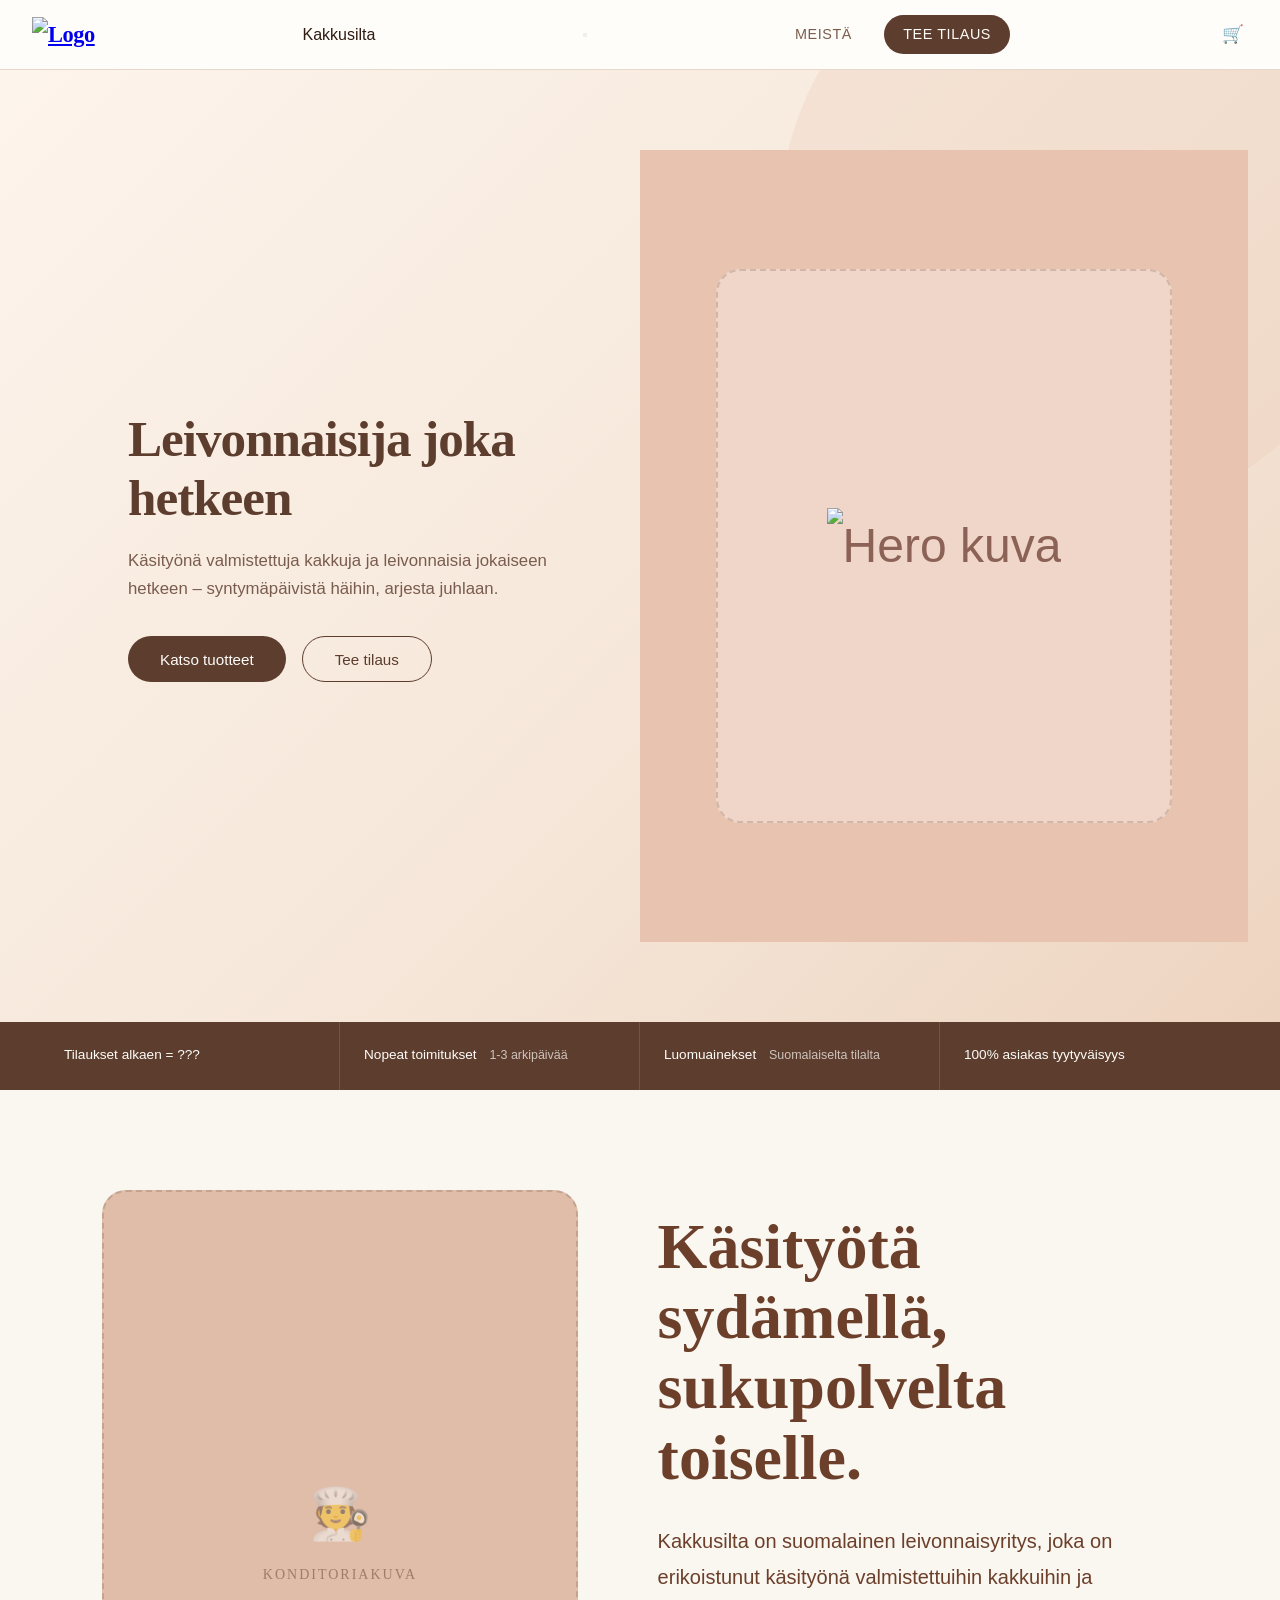
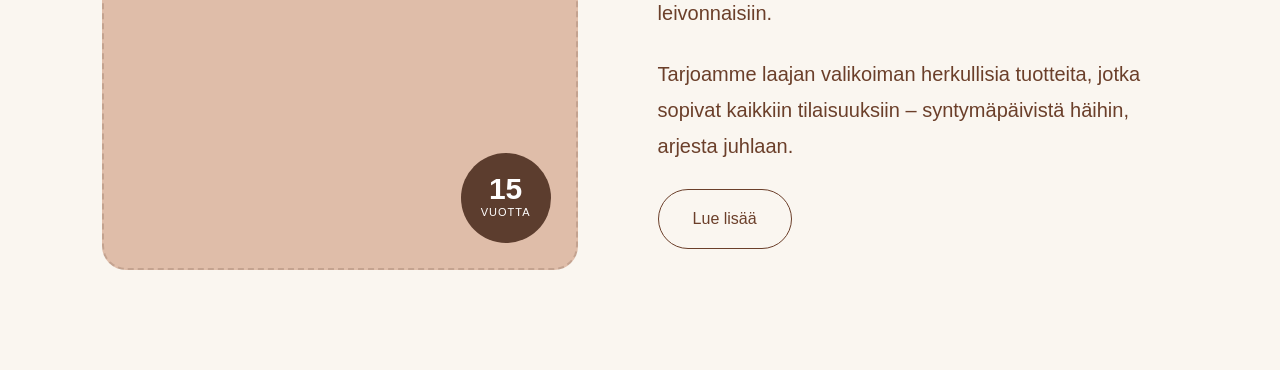
==== index.html @ 90d21c1a "Add files via upload" ====
<!DOCTYPE html>
<html lang="fi">
  <head>
    <meta charset="UTF-8">
    <meta name="viewport" content="width=device-width, initial-scale=1.0">
    <meta name="description" content="Tarvitsetko laadukkaat verkkosivut tai verkkokaupan? Tyylisivut toteuttaa ja ylläpitää — tehdään sinun mukainen sivu. Pyydä ilmainen tarjous!">
    <link rel="stylesheet" href="styles.css">
    <link rel="icon" type="image/png" href="/favicon-96x96.png" sizes="96x96" />
    <link rel="icon" type="image/svg+xml" href="/favicon.svg" />
    <link rel="shortcut icon" href="/favicon.ico" />
    <link rel="apple-touch-icon" sizes="180x180" href="/apple-touch-icon.png" />
    <link rel="manifest" href="/site.webmanifest" />
    <link rel="preconnect" href="https://fonts.googleapis.com">
    <link rel="preconnect" href="https://fonts.gstatic.com" crossorigin>
    <link href="https://fonts.googleapis.com/css2?family=Cormorant+Garamond:wght@500;600;700&family=Inter:wght@300;400;500&display=swap" rel="stylesheet">
    <link rel="canonical" href="https://kakkusilta.fi" />
    <title>Kakkusilta | Kotimaista laatua</title>
  </head>

  <body>

    <!-- NAVBAR -->
  	<header class="navbar" role="navigation" id="navbar">
      <nav class="nav-wrapper">
				<!-- LOGO -->
        <div class="logo">
          <a fetchpriority=high href="index.html"><img src="Logo.webp" alt="Logo"></a>
        </div>
        <p>Kakkusilta</p>
				<!-- HAMBURGER -->
        <button class="hamburger" id="hamburger" aria-label="Avaa valikko">
          <span></span>
          <span></span>
          <span></span>
  	    </button>
				<!-- NAVIGAATIO LINKIT -->
        <div class="nav-menu" id="nav-menu">
          <div class="nav-links">                    
            <a class="navlin2" href="#meistä">MEISTÄ</a>

            <a class="navlink1" href="yhteystiedot.html">TEE TILAUS</a>
          </div>
        </div>	
				<!-- NAVIGAATIO IKOONI -->
        <div class="nav-icons">
          <button class="nav-icon-btn" title="ostoskori">🛒</button>
        </div>
      </nav>
    </header>

		<main>
			<!-- HERO -->
			<section class="hero" aria-label="hero">
				<div class="hero-vasen">
					<h1>Leivonnaisija joka hetkeen</h1>
					<p>Käsityönä valmistettuja kakkuja ja leivonnaisia jokaiseen hetkeen – syntymäpäivistä häihin, arjesta juhlaan.</p>
					<div class="hero-napit">
						<button class="hero-cta">Katso tuotteet</button>
						<button class="hero-btn">Tee tilaus</button>
					</div>
				</div>
				<div class="hero-oikea">
					<div class="hero-oikea-sisus">
					<img src="tuotekuva" alt="Hero kuva">
					</div>
				</div>
			</section>


			<!--USP BAR-->
			<aside>
				<section class="usp-bar">
					<div class="usp-bar-in">
						<div class="usp">
							<h3>Tilaukset alkaen = ???</h3>
							<p></p>
						</div>
						<div class="usp">
							<h3>Nopeat toimitukset</h3>
							<p>1-3 arkipäivää</p>
						</div>
						<div class="usp">
							<h3>Luomuainekset</h3>
							<p>Suomalaiselta tilalta</p>
						</div>
						<div class="usp">
							<h3>100% asiakas tyytyväisyys</h3>
							<p></p>
						</div>
					</div>
				</section>
			</aside>
    
     <script src="https://cdn.commoninja.com/sdk/latest/commonninja.js" defer></script>
      <div class="commonninja_component pid-122cd5c8-a793-41a1-adbe-83d6178885f8"></div>

      <section class="meista-section">

  <!-- Vasen kuva -->
  <div class="about-image">
    <div class="placeholder">
      🧑‍🍳
      <span>KONDITORIAKUVA</span>
    </div>

    <div class="badge">
      <strong>15</strong>
      <small>VUOTTA</small>
    </div>
  </div>

  <!-- Oikea teksti -->
  <div class="meista-content">

    <h2 id="meistä">
      Käsityötä sydämellä,<br>
      sukupolvelta toiselle.
    </h2>

    <p>
      Kakkusilta on suomalainen leivonnaisyritys, joka on
      erikoistunut käsityönä valmistettuihin kakkuihin ja
      leivonnaisiin.
    </p>

    <p>
      Tarjoamme laajan valikoiman herkullisia tuotteita,
      jotka sopivat kaikkiin tilaisuuksiin – syntymäpäivistä
      häihin, arjesta juhlaan.
    </p>

    <a href="#" class="about-btn">Lue lisää</a>

  </div>

</section>







		</main>


<script>

      /* Hamburger */
      const hamburger = document.getElementById("hamburger");
      const navMenu = document.getElementById("nav-menu");
      hamburger.addEventListener("click", () => {
        hamburger.classList.toggle("active");
        navMenu.classList.toggle("active");
      });
 
      /* Suljetaan menu kun klikataan linkkiä */
      document.querySelectorAll('.nav-menu a').forEach(link => {
        link.addEventListener('click', () => {
          hamburger.classList.remove("active");
          navMenu.classList.remove("active");
        });
      });

</script>




  







  </body>
---- styles.css ----
*, *::before, *::after { box-sizing: border-box; margin: 0; padding: 0; }
 
  :root {
    --cream: #FAF6F0;
    --rose: #E8C4B0;
    --rose-dark: #C4876A;
    --brown: #5C3D2E;
    --brown-light: #8B6255;
    --warm-white: #FFFDF9;
    --text: #2E1B12;
    --text-muted: #7A5C4E;
    --border: #E8D8CC;
    --accent: #D4A574;
  }
 
  html { scroll-behavior: smooth; }
 
  body {
    font-family: 'DM Sans', sans-serif;
    background: #FAF6F0;
    color: #2E1B12;
    line-height: 1.6;
  }

  /* NAVBAR */
  nav {
    background: #FFFDF9;
    border-bottom: 1px solid #E8D8CC;
    position: sticky;
    top: 0;
    z-index: 100;
  }

  .nav-wrapper {
    margin: 0 auto;
    padding: 0 2rem;
    display: flex;
    justify-content: space-between;
    align-items: center;
    height: 70px;
  }
  /* NAVBAR LOGO */
  .logo {
    font-family: 'Playfair Display', serif;
    font-size: 1.4rem;
    font-weight: 700;
    color: #5C3D2E;
    text-decoration: none;
    letter-spacing: -0.02em;
  }

  .logo span { color: #C4876A; }

  .nav-links {
    display: flex;
    gap: 2rem;
    list-style: none;
    align-items: center;
  }

  .nav-links a {
    text-decoration: none;
    color: #7A5C4E;
    font-size: 0.9rem;
    font-weight: 400;
    letter-spacing: 0.04em;
    text-transform: uppercase;
    transition: color 0.2s;
  }
 
  .nav-links a:hover { color: #5C3D2E; }
  /* NAVBAR CTA BTN (TEE TILAUS) */
  .navlink1 {
    background: #5C3D2E;
    color: #FFFDF9 !important;
    padding: 0.5rem 1.2rem;
    border-radius: 30px;
    font-weight: 500 !important;
  }

  .navlink1:hover { background: var(--brown-light); color: var(--warm-white) !important; }
  /* NAVBAR OSTOSKORI NAPPI */
  .nav-icons {
    display: flex;
    gap: 1.2rem;
    align-items: center;
  }

  .nav-icon-btn {
    background: none;
    border: none;
    cursor: pointer;
    color: var(--text-muted);
    font-size: 1.1rem;
    padding: 4px;
    transition: color 0.2s;
  }
 
  .nav-icon-btn:hover { color: var(--brown); }



  /* HERO */
  .hero {
    background: linear-gradient(135deg, #FDF4EC 0%, #F5E6D8 60%, #EDD4C0 100%);
    min-height: 88vh;
    display: grid;
    grid-template-columns: 1fr 1fr;
    align-items: center;
    gap: 0;
    overflow: hidden;
    position: relative;
    padding: 5rem 2rem;
  }
   
  .hero::before {
    content: '';
    position: absolute;
    width: 600px;
    height: 600px;
    border-radius: 50%;
    background: rgba(232, 196, 176, 0.25);
    top: -150px;
    right: -100px;
    pointer-events: none;
  }
 
  .hero-vasen {
    padding: 4rem 3rem 4rem 6rem;
    max-width: 580px;
  }
 
  .hero h1 {
    font-family: 'Playfair Display', serif;
    font-size: clamp(2.4rem, 4vw, 3.6rem);
    font-weight: 700;
    line-height: 1.15;
    color: var(--brown);
    margin-bottom: 1.2rem;
    letter-spacing: -0.02em;
  }
 
  .hero p {
    font-size: 1.05rem;
    color: var(--text-muted);
    margin-bottom: 2rem;
    max-width: 420px;
    line-height: 1.7;
  }
 
  .hero-napit {
    display: flex;
    gap: 1rem;
    flex-wrap: wrap;
  }
 
  .hero-cta {
    background: var(--brown);
    color: var(--warm-white);
    border: none;
    padding: 0.85rem 2rem;
    border-radius: 30px;
    font-size: 0.95rem;
    font-weight: 500;
    cursor: pointer;
    text-decoration: none;
    display: inline-block;
    transition: background 0.2s, transform 0.15s;
    font-family: 'DM Sans', sans-serif;
  }
 
  .hero-cta:hover { background: var(--brown-light); transform: translateY(-1px); }
 
  .hero-btn {
    background: transparent;
    color: var(--brown);
    border: 1.5px solid var(--brown);
    padding: 0.85rem 2rem;
    border-radius: 30px;
    font-size: 0.95rem;
    font-weight: 500;
    cursor: pointer;
    text-decoration: none;
    display: inline-block;
    transition: all 0.2s;
    font-family: 'DM Sans', sans-serif;
  }
 
  .hero-btn:hover { background: var(--brown); color: var(--warm-white); transform: translateY(-1px); }
 
  .hero-oikea {
    height: 88vh;
    background: var(--rose);
    display: flex;
    align-items: center;
    justify-content: center;
    position: relative;
    overflow: hidden;
  }
 
  .hero-oikea-sisus {
    width: 75%;
    height: 70%;
    border-radius: 24px;
    background: rgba(255,255,255,0.3);
    display: flex;
    flex-direction: column;
    align-items: center;
    justify-content: center;
    border: 2px dashed rgba(92,61,46,0.2);
    color: var(--brown-light);
    font-size: 3rem;
    gap: 1rem;
  }     
 
  .hero-oikea-sisus span {
    font-family: 'Playfair Display', serif;
    font-size: 1rem;
    letter-spacing: 0.1em;
    text-transform: uppercase;
    opacity: 0.6;
  }




  /* USP BAR */
  .usp-bar {
    background: var(--brown);
    color: var(--warm-white);
    padding: 0;
  }

  .usp-bar-in {
    max-width: 1200px;
    margin: 0 auto;
    display: grid;
    grid-template-columns: repeat(4, 1fr);
  }

  .usp {
    display: flex;
    align-items: center;
    gap: 0.8rem;
    padding: 1.4rem 1.5rem;
    border-right: 1px solid rgba(255,255,255,0.12);
  }
 
  .usp:last-child { border-right: none; }
  
  .usp h3 {
    display: block;
    font-size: 0.85rem;
    font-weight: 500;
    margin-bottom: 0.1rem;
  }
 
  .usp p {
    font-size: 0.78rem;
    opacity: 0.7;
  }
 


  .facebook-osio {
  padding: 5rem 2rem;
  text-align: center;
  background-color: rgb(250, 246, 240);
}

.facebook-osio h2 {
  font-size: 3rem;
  margin-bottom: 3rem;
  color: #6b3f2a;
  font-size: 30px;
}

.facebook-kuvat {
  display: flex;
  justify-content: center;
  gap: 2rem;
  flex-wrap: wrap;
}

.facebook-kuvat img {
  width: 250px;
  height: 250px;
  object-fit: cover;
  border-radius: 20px;
}

.meista-section {
  display: flex;
  align-items: center;
  justify-content: center;
  gap: 80px;

  padding: 100px 8%;
  background-color: rgb(250, 246, 240);
}

/* VASEN KUVA */

.about-image {
  width: 540px;
  height: 680px;

  background: #dfbda9;
  border: 2px dashed rgba(92,61,46,0.2);
  border-radius: 24px;

  display: flex;
  align-items: center;
  justify-content: center;

  position: relative;
}

.placeholder {
  display: flex;
  flex-direction: column;
  align-items: center;

  font-size: 50px;
  color: rgba(92,61,46,0.5);
}

.placeholder span {
  margin-top: 10px;

  font-size: 14px;
  letter-spacing: 2px;
  text-transform: uppercase;

  font-family: 'Playfair Display', serif;
}

/* 15 vuotta badge */

.badge {
  position: absolute;
  bottom: 25px;
  right: 25px;

  width: 90px;
  height: 90px;

  border-radius: 50%;
  background: #5c3d2e;
  color: white;

  display: flex;
  flex-direction: column;
  align-items: center;
  justify-content: center;
}

.badge strong {
  font-size: 30px;
  line-height: 1;
}

.badge small {
  font-size: 11px;
  letter-spacing: 1px;
}

/* OIKEA SISÄLTÖ */

.meista-content {
  max-width: 520px;
}

.meista-content h2 {
  font-size: 4rem;
  line-height: 1.1;
  color: #6b3f2a;

  margin-bottom: 30px;

  font-family: 'Playfair Display', serif;
}

.meista-content p {
  font-size: 20px;
  line-height: 1.8;
  color: #6b3f2a;

  margin-bottom: 25px;
}

/* BUTTON */

.about-btn {
  display: inline-block;

  padding: 16px 34px;

  border: 1.5px solid #6b3f2a;
  border-radius: 999px;

  text-decoration: none;
  color: #6b3f2a;

  transition: 0.3s ease;
}

.about-btn:hover {
  background: #6b3f2a;
  color: white;
}

/* RESPONSIVE */

@media (max-width: 1000px) {

  .meista-section {
    flex-direction: column;
    text-align: center;
  }

  .about-image {
    width: 100%;
    max-width: 540px;
    height: 550px;
  }

  .meista-content h2 {
    font-size: 3rem;
  }
}
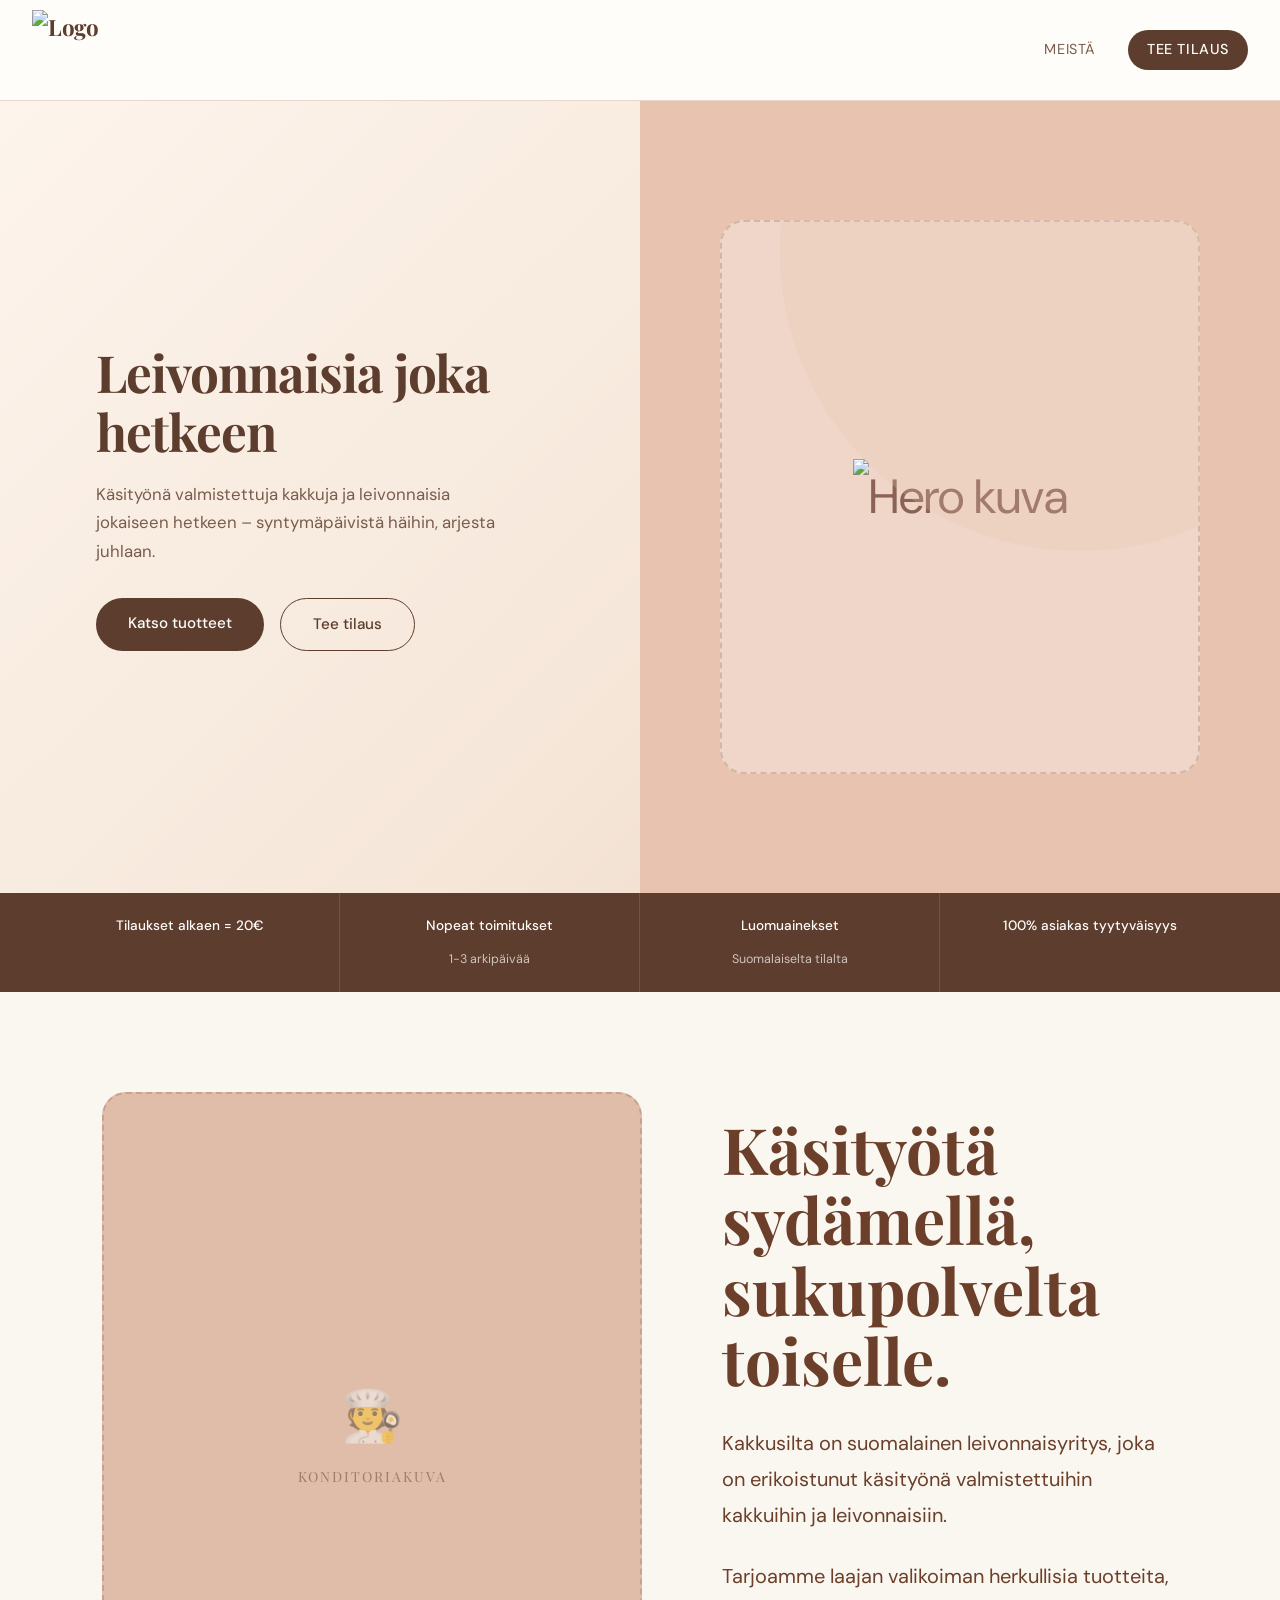
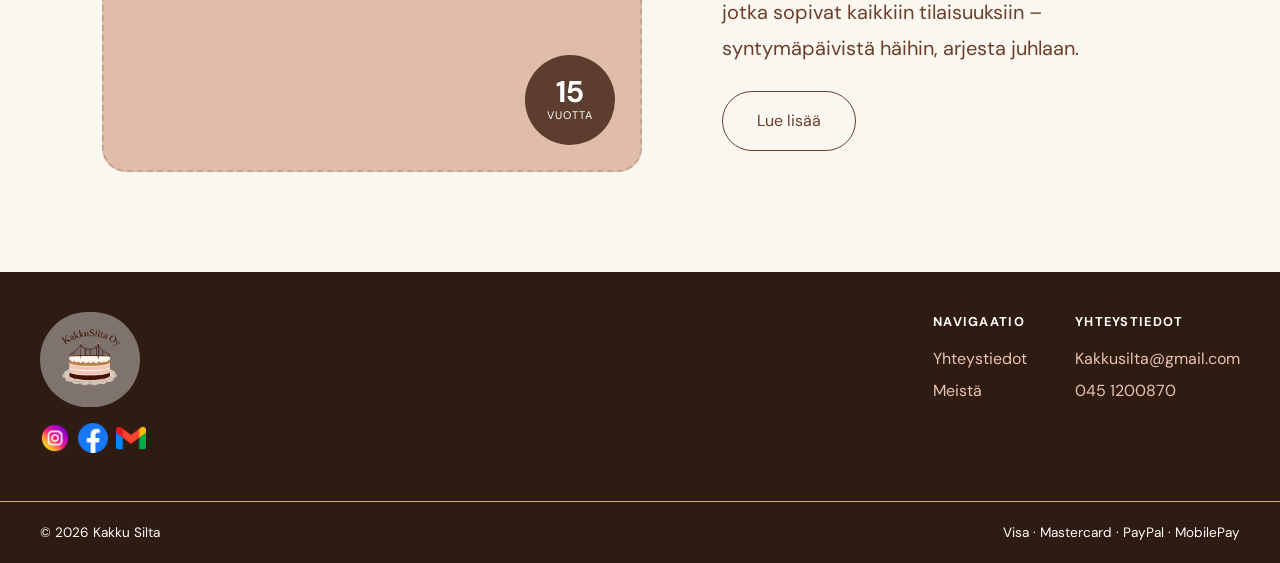
==== commit 23e96e92: "Add files via upload" ====
--- a/index.html
+++ b/index.html
@@ -1,178 +1,195 @@
-<!DOCTYPE html>
-<html lang="fi">
-  <head>
-    <meta charset="UTF-8">
-    <meta name="viewport" content="width=device-width, initial-scale=1.0">
-    <meta name="description" content="Tarvitsetko laadukkaat verkkosivut tai verkkokaupan? Tyylisivut toteuttaa ja ylläpitää — tehdään sinun mukainen sivu. Pyydä ilmainen tarjous!">
-    <link rel="stylesheet" href="styles.css">
-    <link rel="icon" type="image/png" href="/favicon-96x96.png" sizes="96x96" />
-    <link rel="icon" type="image/svg+xml" href="/favicon.svg" />
-    <link rel="shortcut icon" href="/favicon.ico" />
-    <link rel="apple-touch-icon" sizes="180x180" href="/apple-touch-icon.png" />
-    <link rel="manifest" href="/site.webmanifest" />
-    <link rel="preconnect" href="https://fonts.googleapis.com">
-    <link rel="preconnect" href="https://fonts.gstatic.com" crossorigin>
-    <link href="https://fonts.googleapis.com/css2?family=Cormorant+Garamond:wght@500;600;700&family=Inter:wght@300;400;500&display=swap" rel="stylesheet">
-    <link rel="canonical" href="https://kakkusilta.fi" />
-    <title>Kakkusilta | Kotimaista laatua</title>
-  </head>
-
-  <body>
-
-    <!-- NAVBAR -->
-  	<header class="navbar" role="navigation" id="navbar">
-      <nav class="nav-wrapper">
-				<!-- LOGO -->
-        <div class="logo">
-          <a fetchpriority=high href="index.html"><img src="Logo.webp" alt="Logo"></a>
-        </div>
-        <p>Kakkusilta</p>
-				<!-- HAMBURGER -->
-        <button class="hamburger" id="hamburger" aria-label="Avaa valikko">
-          <span></span>
-          <span></span>
-          <span></span>
-  	    </button>
-				<!-- NAVIGAATIO LINKIT -->
-        <div class="nav-menu" id="nav-menu">
-          <div class="nav-links">                    
-            <a class="navlin2" href="#meistä">MEISTÄ</a>
-
-            <a class="navlink1" href="yhteystiedot.html">TEE TILAUS</a>
-          </div>
-        </div>	
-				<!-- NAVIGAATIO IKOONI -->
-        <div class="nav-icons">
-          <button class="nav-icon-btn" title="ostoskori">🛒</button>
-        </div>
-      </nav>
-    </header>
-
-		<main>
-			<!-- HERO -->
-			<section class="hero" aria-label="hero">
-				<div class="hero-vasen">
-					<h1>Leivonnaisija joka hetkeen</h1>
-					<p>Käsityönä valmistettuja kakkuja ja leivonnaisia jokaiseen hetkeen – syntymäpäivistä häihin, arjesta juhlaan.</p>
-					<div class="hero-napit">
-						<button class="hero-cta">Katso tuotteet</button>
-						<button class="hero-btn">Tee tilaus</button>
-					</div>
-				</div>
-				<div class="hero-oikea">
-					<div class="hero-oikea-sisus">
-					<img src="tuotekuva" alt="Hero kuva">
-					</div>
-				</div>
-			</section>
-
-
-			<!--USP BAR-->
-			<aside>
-				<section class="usp-bar">
-					<div class="usp-bar-in">
-						<div class="usp">
-							<h3>Tilaukset alkaen = ???</h3>
-							<p></p>
-						</div>
-						<div class="usp">
-							<h3>Nopeat toimitukset</h3>
-							<p>1-3 arkipäivää</p>
-						</div>
-						<div class="usp">
-							<h3>Luomuainekset</h3>
-							<p>Suomalaiselta tilalta</p>
-						</div>
-						<div class="usp">
-							<h3>100% asiakas tyytyväisyys</h3>
-							<p></p>
-						</div>
-					</div>
-				</section>
-			</aside>
-    
-     <script src="https://cdn.commoninja.com/sdk/latest/commonninja.js" defer></script>
-      <div class="commonninja_component pid-122cd5c8-a793-41a1-adbe-83d6178885f8"></div>
-
-      <section class="meista-section">
-
-  <!-- Vasen kuva -->
-  <div class="about-image">
-    <div class="placeholder">
-      🧑‍🍳
-      <span>KONDITORIAKUVA</span>
-    </div>
-
-    <div class="badge">
-      <strong>15</strong>
-      <small>VUOTTA</small>
-    </div>
-  </div>
-
-  <!-- Oikea teksti -->
-  <div class="meista-content">
-
-    <h2 id="meistä">
-      Käsityötä sydämellä,<br>
-      sukupolvelta toiselle.
-    </h2>
-
-    <p>
-      Kakkusilta on suomalainen leivonnaisyritys, joka on
-      erikoistunut käsityönä valmistettuihin kakkuihin ja
-      leivonnaisiin.
-    </p>
-
-    <p>
-      Tarjoamme laajan valikoiman herkullisia tuotteita,
-      jotka sopivat kaikkiin tilaisuuksiin – syntymäpäivistä
-      häihin, arjesta juhlaan.
-    </p>
-
-    <a href="#" class="about-btn">Lue lisää</a>
-
-  </div>
-
-</section>
-
-
-
-
-
-
-
-		</main>
-
-
-<script>
-
-      /* Hamburger */
-      const hamburger = document.getElementById("hamburger");
-      const navMenu = document.getElementById("nav-menu");
-      hamburger.addEventListener("click", () => {
-        hamburger.classList.toggle("active");
-        navMenu.classList.toggle("active");
-      });
- 
-      /* Suljetaan menu kun klikataan linkkiä */
-      document.querySelectorAll('.nav-menu a').forEach(link => {
-        link.addEventListener('click', () => {
-          hamburger.classList.remove("active");
-          navMenu.classList.remove("active");
-        });
-      });
-
-</script>
-
-
-
-
-  
-
-
-
-
-
-
-
-  </body>+<!DOCTYPE html>
+<html lang="fi">
+  <head>
+    <meta charset="UTF-8">
+    <meta name="viewport" content="width=device-width, initial-scale=1.0">
+    <meta name="description" content="Tilauskakut, voileipäkakut ja leivonnaiset yli 20 vuoden kokemuksella. Tarjoilut juhliin ja tilaisuuksiin yrityksille ja yksityishenkilöille, myös nopealla aikataululla. Entinen KakkuAnne tmi.">
+    <link rel="stylesheet" href="styles.css">
+    <link rel="icon" type="image/png" href="/favicon-96x96.png" sizes="96x96" />
+    <link rel="icon" type="image/svg+xml" href="/favicon.svg" />
+    <link rel="shortcut icon" href="/favicon.ico" />
+    <link rel="apple-touch-icon" sizes="180x180" href="/apple-touch-icon.png" />
+    <link rel="manifest" href="/site.webmanifest" />
+    <link rel="preconnect" href="https://fonts.googleapis.com">
+    <link rel="preconnect" href="https://fonts.gstatic.com" crossorigin>
+    <link href="https://fonts.googleapis.com/css2?family=Playfair+Display:wght@500;600;700&family=DM+Sans:wght@300;400;500&display=swap" rel="stylesheet">
+    <link rel="canonical" href="https://kakkusilta.fi" />
+    <title>Kakkusilta | Kotimaista laatua</title>
+  </head>
+
+  <body>
+
+    <!-- NAVBAR -->
+    <header class="navbar" role="navigation" id="navbar">
+      <nav>
+        <div class="nav-wrapper">
+
+          <!-- LOGO -->
+          <div class="logo">
+            <a fetchpriority="high" class="logo" href="index.html"><img src="kuvat/Logo1.webp" alt="Logo"></a>
+          </div>
+
+          <!-- NAVIGAATIO LINKIT (desktop + mobile dropdown) -->
+          <div class="nav-menu" id="nav-menu">
+            <div class="nav-links">
+              <a href="#meistä">MEISTÄ</a>
+              <a class="navlink1" href="yhteystiedot.html">TEE TILAUS</a>
+            </div>
+          </div>
+
+          <!-- HAMBURGER -->
+          <button class="hamburger" id="hamburger" aria-label="Avaa valikko" aria-expanded="false">
+            <span></span>
+            <span></span>
+            <span></span>
+          </button>
+
+        </div>
+      </nav>
+    </header>
+
+    <main>
+
+      <!-- HERO -->
+      <section class="hero" aria-label="hero">
+        <div class="hero-vasen">
+          <h1>Leivonnaisia joka hetkeen</h1>
+          <p>Käsityönä valmistettuja kakkuja ja leivonnaisia jokaiseen hetkeen – syntymäpäivistä häihin, arjesta juhlaan.</p>
+          <div class="hero-napit">
+            <a href="#facebook" class="hero-cta">Katso tuotteet</a>
+            <a href="test/test.html" class="hero-btn">Tee tilaus</a>
+          </div>
+        </div>
+        <div class="hero-oikea">
+          <div class="hero-oikea-sisus">
+            <img src="tuotekuva" alt="Hero kuva">
+          </div>
+        </div>
+      </section>
+
+      <!-- USP BAR -->
+      <aside>
+        <section class="usp-bar">
+          <div class="usp-bar-in">
+            <div class="usp">
+              <h3>Tilaukset alkaen = 20€</h3>
+              <p></p>
+            </div>
+            <div class="usp">
+              <h3>Nopeat toimitukset</h3>
+              <p>1-3 arkipäivää</p>
+            </div>
+            <div class="usp">
+              <h3>Luomuainekset</h3>
+              <p>Suomalaiselta tilalta</p>
+            </div>
+            <div class="usp">
+              <h3>100% asiakas tyytyväisyys</h3>
+              <p></p>
+            </div>
+          </div>
+        </section>
+      </aside>
+
+      <script src="https://cdn.commoninja.com/sdk/latest/commonninja.js" defer></script>
+      <div id="facebook" class="commonninja_component pid-122cd5c8-a793-41a1-adbe-83d6178885f8"></div>
+
+      <!-- MEISTÄ -->
+      <section class="meista-section">
+
+        <div class="about-image">
+          <div class="placeholder">
+            🧑‍🍳
+            <span>KONDITORIAKUVA</span>
+          </div>
+          <div class="badge">
+            <strong>15</strong>
+            <small>VUOTTA</small>
+          </div>
+        </div>
+
+        <div class="meista-content">
+          <h2 id="meistä">
+            Käsityötä sydämellä,<br>
+            sukupolvelta toiselle.
+          </h2>
+          <p>
+            Kakkusilta on suomalainen leivonnaisyritys, joka on
+            erikoistunut käsityönä valmistettuihin kakkuihin ja
+            leivonnaisiin.
+          </p>
+          <p>
+            Tarjoamme laajan valikoiman herkullisia tuotteita,
+            jotka sopivat kaikkiin tilaisuuksiin – syntymäpäivistä
+            häihin, arjesta juhlaan.
+          </p>
+          <a href="#" class="about-btn">Lue lisää</a>
+        </div>
+
+      </section>
+
+    </main>
+
+    <!-- FOOTER -->
+    <footer>
+      <section class="topoffooter">
+        <section class="infocard">
+          <a class="logo1" href="index.html"><img src="kuvat/logo1.png" alt="logo"></a>
+          <div class="infocard-links">
+          <ul>
+            <li><a href="instagram"><img src="kuvat/instagram.png" alt="Instagram"></a></li>
+            <li><a href="facebook"><img src="kuvat/facebook.png" alt="Facebook"></a></li>
+            <li><a href="mailto:kakkusilta@gmail.com"><img src="kuvat/gmail.png" alt="Sähköposti"></a></li>
+          </ul>
+          </div>
+        </section>
+        <div>
+          <section class="navigation">
+            <h3>NAVIGAATIO</h3>
+            <a href="yhteystiedot.html">Yhteystiedot</a>
+            <a href="#meistä">Meistä</a>
+          </section>
+          <section class="yhteystiedot">
+            <h3>YHTEYSTIEDOT</h3>
+            <a href="mailto:kakkusilta@gmail.com">Kakkusilta@gmail.com</a>
+            <a href="sms:+358451200870">045 1200870</a>
+          </section>
+        </div>
+      </section>
+      <section class="bottomfooter">
+        <div><p>© 2026 Kakku Silta</p></div>
+        <div><p>Visa · Mastercard · PayPal · MobilePay</p></div>
+      </section>
+    </footer>
+
+    <script>
+      const hamburger = document.getElementById('hamburger');
+      const navMenu   = document.getElementById('nav-menu');   // ← was "nav-links" (bug fixed)
+
+      hamburger.addEventListener('click', () => {
+        const open = hamburger.classList.toggle('active');
+        navMenu.classList.toggle('active');
+        hamburger.setAttribute('aria-expanded', open);
+      });
+
+      // Close when a link is clicked
+      navMenu.querySelectorAll('a').forEach(link => {
+        link.addEventListener('click', () => {
+          hamburger.classList.remove('active');
+          navMenu.classList.remove('active');
+          hamburger.setAttribute('aria-expanded', 'false');
+        });
+      });
+
+      // Close when clicking outside
+      document.addEventListener('click', e => {
+        if (!hamburger.contains(e.target) && !navMenu.contains(e.target)) {
+          hamburger.classList.remove('active');
+          navMenu.classList.remove('active');
+          hamburger.setAttribute('aria-expanded', 'false');
+        }
+      });
+    </script>
+
+  </body>
+</html>
--- a/styles.css
+++ b/styles.css
@@ -1,443 +1,460 @@
-
-
-
-*, *::before, *::after { box-sizing: border-box; margin: 0; padding: 0; }
- 
-  :root {
-    --cream: #FAF6F0;
-    --rose: #E8C4B0;
-    --rose-dark: #C4876A;
-    --brown: #5C3D2E;
-    --brown-light: #8B6255;
-    --warm-white: #FFFDF9;
-    --text: #2E1B12;
-    --text-muted: #7A5C4E;
-    --border: #E8D8CC;
-    --accent: #D4A574;
-  }
- 
-  html { scroll-behavior: smooth; }
- 
-  body {
-    font-family: 'DM Sans', sans-serif;
-    background: #FAF6F0;
-    color: #2E1B12;
-    line-height: 1.6;
-  }
-
-  /* NAVBAR */
-  nav {
-    background: #FFFDF9;
-    border-bottom: 1px solid #E8D8CC;
-    position: sticky;
-    top: 0;
-    z-index: 100;
-  }
-
-  .nav-wrapper {
-    margin: 0 auto;
-    padding: 0 2rem;
-    display: flex;
-    justify-content: space-between;
-    align-items: center;
-    height: 70px;
-  }
-  /* NAVBAR LOGO */
-  .logo {
-    font-family: 'Playfair Display', serif;
-    font-size: 1.4rem;
-    font-weight: 700;
-    color: #5C3D2E;
-    text-decoration: none;
-    letter-spacing: -0.02em;
-  }
-
-  .logo span { color: #C4876A; }
-
-  .nav-links {
-    display: flex;
-    gap: 2rem;
-    list-style: none;
-    align-items: center;
-  }
-
-  .nav-links a {
-    text-decoration: none;
-    color: #7A5C4E;
-    font-size: 0.9rem;
-    font-weight: 400;
-    letter-spacing: 0.04em;
-    text-transform: uppercase;
-    transition: color 0.2s;
-  }
- 
-  .nav-links a:hover { color: #5C3D2E; }
-  /* NAVBAR CTA BTN (TEE TILAUS) */
-  .navlink1 {
-    background: #5C3D2E;
-    color: #FFFDF9 !important;
-    padding: 0.5rem 1.2rem;
-    border-radius: 30px;
-    font-weight: 500 !important;
-  }
-
-  .navlink1:hover { background: var(--brown-light); color: var(--warm-white) !important; }
-  /* NAVBAR OSTOSKORI NAPPI */
-  .nav-icons {
-    display: flex;
-    gap: 1.2rem;
-    align-items: center;
-  }
-
-  .nav-icon-btn {
-    background: none;
-    border: none;
-    cursor: pointer;
-    color: var(--text-muted);
-    font-size: 1.1rem;
-    padding: 4px;
-    transition: color 0.2s;
-  }
- 
-  .nav-icon-btn:hover { color: var(--brown); }
-
-
-
-  /* HERO */
-  .hero {
-    background: linear-gradient(135deg, #FDF4EC 0%, #F5E6D8 60%, #EDD4C0 100%);
-    min-height: 88vh;
-    display: grid;
-    grid-template-columns: 1fr 1fr;
-    align-items: center;
-    gap: 0;
-    overflow: hidden;
-    position: relative;
-    padding: 5rem 2rem;
-  }
-   
-  .hero::before {
-    content: '';
-    position: absolute;
-    width: 600px;
-    height: 600px;
-    border-radius: 50%;
-    background: rgba(232, 196, 176, 0.25);
-    top: -150px;
-    right: -100px;
-    pointer-events: none;
-  }
- 
-  .hero-vasen {
-    padding: 4rem 3rem 4rem 6rem;
-    max-width: 580px;
-  }
- 
-  .hero h1 {
-    font-family: 'Playfair Display', serif;
-    font-size: clamp(2.4rem, 4vw, 3.6rem);
-    font-weight: 700;
-    line-height: 1.15;
-    color: var(--brown);
-    margin-bottom: 1.2rem;
-    letter-spacing: -0.02em;
-  }
- 
-  .hero p {
-    font-size: 1.05rem;
-    color: var(--text-muted);
-    margin-bottom: 2rem;
-    max-width: 420px;
-    line-height: 1.7;
-  }
- 
-  .hero-napit {
-    display: flex;
-    gap: 1rem;
-    flex-wrap: wrap;
-  }
- 
-  .hero-cta {
-    background: var(--brown);
-    color: var(--warm-white);
-    border: none;
-    padding: 0.85rem 2rem;
-    border-radius: 30px;
-    font-size: 0.95rem;
-    font-weight: 500;
-    cursor: pointer;
-    text-decoration: none;
-    display: inline-block;
-    transition: background 0.2s, transform 0.15s;
-    font-family: 'DM Sans', sans-serif;
-  }
- 
-  .hero-cta:hover { background: var(--brown-light); transform: translateY(-1px); }
- 
-  .hero-btn {
-    background: transparent;
-    color: var(--brown);
-    border: 1.5px solid var(--brown);
-    padding: 0.85rem 2rem;
-    border-radius: 30px;
-    font-size: 0.95rem;
-    font-weight: 500;
-    cursor: pointer;
-    text-decoration: none;
-    display: inline-block;
-    transition: all 0.2s;
-    font-family: 'DM Sans', sans-serif;
-  }
- 
-  .hero-btn:hover { background: var(--brown); color: var(--warm-white); transform: translateY(-1px); }
- 
-  .hero-oikea {
-    height: 88vh;
-    background: var(--rose);
-    display: flex;
-    align-items: center;
-    justify-content: center;
-    position: relative;
-    overflow: hidden;
-  }
- 
-  .hero-oikea-sisus {
-    width: 75%;
-    height: 70%;
-    border-radius: 24px;
-    background: rgba(255,255,255,0.3);
-    display: flex;
-    flex-direction: column;
-    align-items: center;
-    justify-content: center;
-    border: 2px dashed rgba(92,61,46,0.2);
-    color: var(--brown-light);
-    font-size: 3rem;
-    gap: 1rem;
-  }     
- 
-  .hero-oikea-sisus span {
-    font-family: 'Playfair Display', serif;
-    font-size: 1rem;
-    letter-spacing: 0.1em;
-    text-transform: uppercase;
-    opacity: 0.6;
-  }
-
-
-
-
-  /* USP BAR */
-  .usp-bar {
-    background: var(--brown);
-    color: var(--warm-white);
-    padding: 0;
-  }
-
-  .usp-bar-in {
-    max-width: 1200px;
-    margin: 0 auto;
-    display: grid;
-    grid-template-columns: repeat(4, 1fr);
-  }
-
-  .usp {
-    display: flex;
-    align-items: center;
-    gap: 0.8rem;
-    padding: 1.4rem 1.5rem;
-    border-right: 1px solid rgba(255,255,255,0.12);
-  }
- 
-  .usp:last-child { border-right: none; }
-  
-  .usp h3 {
-    display: block;
-    font-size: 0.85rem;
-    font-weight: 500;
-    margin-bottom: 0.1rem;
-  }
- 
-  .usp p {
-    font-size: 0.78rem;
-    opacity: 0.7;
-  }
- 
-
-
-  .facebook-osio {
-  padding: 5rem 2rem;
-  text-align: center;
-  background-color: rgb(250, 246, 240);
-}
-
-.facebook-osio h2 {
-  font-size: 3rem;
-  margin-bottom: 3rem;
-  color: #6b3f2a;
-  font-size: 30px;
-}
-
-.facebook-kuvat {
-  display: flex;
-  justify-content: center;
-  gap: 2rem;
-  flex-wrap: wrap;
-}
-
-.facebook-kuvat img {
-  width: 250px;
-  height: 250px;
-  object-fit: cover;
-  border-radius: 20px;
-}
-
-.meista-section {
-  display: flex;
-  align-items: center;
-  justify-content: center;
-  gap: 80px;
-
-  padding: 100px 8%;
-  background-color: rgb(250, 246, 240);
-}
-
-/* VASEN KUVA */
-
-.about-image {
-  width: 540px;
-  height: 680px;
-
-  background: #dfbda9;
-  border: 2px dashed rgba(92,61,46,0.2);
-  border-radius: 24px;
-
-  display: flex;
-  align-items: center;
-  justify-content: center;
-
-  position: relative;
-}
-
-.placeholder {
-  display: flex;
-  flex-direction: column;
-  align-items: center;
-
-  font-size: 50px;
-  color: rgba(92,61,46,0.5);
-}
-
-.placeholder span {
-  margin-top: 10px;
-
-  font-size: 14px;
-  letter-spacing: 2px;
-  text-transform: uppercase;
-
-  font-family: 'Playfair Display', serif;
-}
-
-/* 15 vuotta badge */
-
-.badge {
-  position: absolute;
-  bottom: 25px;
-  right: 25px;
-
-  width: 90px;
-  height: 90px;
-
-  border-radius: 50%;
-  background: #5c3d2e;
-  color: white;
-
-  display: flex;
-  flex-direction: column;
-  align-items: center;
-  justify-content: center;
-}
-
-.badge strong {
-  font-size: 30px;
-  line-height: 1;
-}
-
-.badge small {
-  font-size: 11px;
-  letter-spacing: 1px;
-}
-
-/* OIKEA SISÄLTÖ */
-
-.meista-content {
-  max-width: 520px;
-}
-
-.meista-content h2 {
-  font-size: 4rem;
-  line-height: 1.1;
-  color: #6b3f2a;
-
-  margin-bottom: 30px;
-
-  font-family: 'Playfair Display', serif;
-}
-
-.meista-content p {
-  font-size: 20px;
-  line-height: 1.8;
-  color: #6b3f2a;
-
-  margin-bottom: 25px;
-}
-
-/* BUTTON */
-
-.about-btn {
-  display: inline-block;
-
-  padding: 16px 34px;
-
-  border: 1.5px solid #6b3f2a;
-  border-radius: 999px;
-
-  text-decoration: none;
-  color: #6b3f2a;
-
-  transition: 0.3s ease;
-}
-
-.about-btn:hover {
-  background: #6b3f2a;
-  color: white;
-}
-
-/* RESPONSIVE */
-
-@media (max-width: 1000px) {
-
-  .meista-section {
-    flex-direction: column;
-    text-align: center;
-  }
-
-  .about-image {
-    width: 100%;
-    max-width: 540px;
-    height: 550px;
-  }
-
-  .meista-content h2 {
-    font-size: 3rem;
-  }
-}
-
-
-
-
-
-
-
-
-
+*, *::before, *::after {
+  box-sizing: border-box; margin: 0; padding: 0; 
+}
+
+:root {
+  --cream: #FAF6F0;
+  --rose: #E8C4B0;
+  --rose-dark: #C4876A;
+  --brown: #5C3D2E;
+  --brown-light: #8B6255;
+  --warm-white: #FFFDF9;
+  --text: #2E1B12;
+  --text-muted: #7A5C4E;
+  --border: #E8D8CC;
+  --accent: #D4A574;
+}
+
+html { 
+  scroll-behavior: smooth; 
+}
+
+body {
+  font-family: 'DM Sans', sans-serif;
+  background: #FAF6F0;
+  color: #2E1B12;
+  line-height: 1.6;
+}
+
+.logo img {
+  width: 120px; height: auto;
+}
+
+/* ── NAVBAR ─────────────────────────────────── */
+nav {
+  background: #FFFDF9;
+  border-bottom: 1px solid #E8D8CC;
+  position: sticky;
+  top: 0;
+  z-index: 100;
+}
+
+.nav-wrapper {
+  position: relative; /* anchors the dropdown */
+  margin: 0 auto;
+  padding: 0 2rem;
+  display: flex;
+  justify-content: space-between;
+  align-items: center;
+  height: 100px;
+}
+
+.logo {
+  font-family: 'Playfair Display', serif;
+  font-size: 1.4rem;
+  font-weight: 700;
+  color: #5C3D2E;
+  text-decoration: none;
+  letter-spacing: -0.02em;
+  flex-shrink: 0;
+}
+.logo span { 
+  color: #C4876A; 
+}
+.logo img  { 
+  height: 80px; display: block; 
+}
+
+/* desktop nav */
+.nav-links {
+  display: flex;
+  gap: 2rem;
+  list-style: none;
+  align-items: center;
+}
+
+.nav-links a {
+  text-decoration: none;
+  color: #7A5C4E;
+  font-size: 0.9rem;
+  font-weight: 400;
+  letter-spacing: 0.04em;
+  text-transform: uppercase;
+  transition: color 0.2s;
+}
+.nav-links a:hover { 
+  color: #5C3D2E; 
+}
+
+.navlink1 {
+  background: #5C3D2E;
+  color: #FFFDF9 !important;
+  padding: 0.5rem 1.2rem;
+  border-radius: 30px;
+  font-weight: 500 !important;
+}
+.navlink1:hover { 
+  background: var(--brown-light); 
+}
+
+/* ── HAMBURGER ───────────────────────────────── */
+.hamburger {
+  display: none;
+  flex-direction: column;
+  gap: 5px;
+  background: none;
+  border: none;
+  cursor: pointer;
+  padding: 4px;
+  z-index: 200;
+}
+.hamburger span {
+  display: block;
+  width: 24px;
+  height: 2px;
+  background: var(--text);
+  border-radius: 2px;
+  transition: transform 0.25s ease, opacity 0.25s ease;
+}
+.hamburger.active span:nth-child(1) { 
+  transform: translateY(7px) rotate(45deg); 
+}
+.hamburger.active span:nth-child(2) { 
+  opacity: 0; 
+}
+.hamburger.active span:nth-child(3) { 
+  transform: translateY(-7px) rotate(-45deg); 
+}
+
+/* ── HERO ────────────────────────────────────── */
+.hero {
+  background: linear-gradient(135deg, #FDF4EC 0%, #F5E6D8 60%, #EDD4C0 100%);
+  min-height: 88vh;
+  display: grid;
+  grid-template-columns: 1fr 1fr;
+  align-items: center;
+  overflow: hidden;
+  position: relative;
+}
+.hero::before {
+  content: '';
+  position: absolute;
+  width: 600px; height: 600px;
+  border-radius: 50%;
+  background: rgba(232,196,176,0.25);
+  top: -150px; right: -100px;
+  pointer-events: none;
+}
+.hero-vasen {
+  padding: 4rem 3rem 4rem 6rem;
+  max-width: 580px;
+}
+.hero h1 {
+  font-family: 'Playfair Display', serif;
+  font-size: clamp(2.4rem, 4vw, 3.6rem);
+  font-weight: 700;
+  line-height: 1.15;
+  color: var(--brown);
+  margin-bottom: 1.2rem;
+  letter-spacing: -0.02em;
+}
+.hero p {
+  font-size: 1.05rem;
+  color: var(--text-muted);
+  margin-bottom: 2rem;
+  max-width: 420px;
+  line-height: 1.7;
+}
+.hero-napit { 
+  display: flex; gap: 1rem; flex-wrap: wrap; 
+}
+
+.hero-cta {
+  background: var(--brown);
+  color: var(--warm-white);
+  border: none;
+  padding: 0.85rem 2rem;
+  border-radius: 30px;
+  font-size: 0.95rem;
+  font-weight: 500;
+  cursor: pointer;
+  transition: background 0.2s, transform 0.15s;
+  font-family: 'DM Sans', sans-serif;
+  text-decoration: none;
+}
+.hero-cta:hover { 
+  background: var(--brown-light); transform: translateY(-1px); 
+}
+
+.hero-btn {
+  background: transparent;
+  color: var(--brown);
+  border: 1.5px solid var(--brown);
+  padding: 0.85rem 2rem;
+  border-radius: 30px;
+  font-size: 0.95rem;
+  font-weight: 500;
+  cursor: pointer;
+  transition: all 0.2s;
+  font-family: 'DM Sans', sans-serif;
+  text-decoration: none;
+}
+.hero-btn:hover { 
+  background: var(--brown); color: var(--warm-white); transform: translateY(-1px); 
+}
+
+.hero-oikea {
+  height: 88vh;
+  background: var(--rose);
+  display: flex;
+  align-items: center;
+  justify-content: center;
+  overflow: hidden;
+}
+.hero-oikea-sisus {
+  width: 75%; height: 70%;
+  border-radius: 24px;
+  background: rgba(255,255,255,0.3);
+  display: flex;
+  flex-direction: column;
+  align-items: center;
+  justify-content: center;
+  border: 2px dashed rgba(92,61,46,0.2);
+  color: var(--brown-light);
+  font-size: 3rem;
+  gap: 1rem;
+}
+.hero-oikea-sisus span {
+  font-family: 'Playfair Display', serif;
+  font-size: 1rem;
+  letter-spacing: 0.1em;
+  text-transform: uppercase;
+  opacity: 0.6;
+}
+
+/* ── USP BAR ─────────────────────────────────── */
+.usp-bar { 
+  background: var(--brown); color: var(--warm-white); 
+}
+.usp-bar-in {
+  max-width: 1200px;
+  margin: 0 auto;
+  display: grid;
+  grid-template-columns: repeat(4, 1fr);
+}
+.usp {
+  display: flex;
+  flex-direction: column;
+  align-items: center;
+  gap: 0.8rem;
+  padding: 1.4rem 1.5rem;
+  border-right: 1px solid rgba(255,255,255,0.12);
+}
+.usp:last-child { 
+  border-right: none; 
+}
+.usp h3 { 
+  font-size: 0.85rem; font-weight: 500; 
+}
+.usp p  { 
+  font-size: 0.78rem; opacity: 0.7; 
+}
+
+/* ── MEISTÄ ──────────────────────────────────── */
+.meista-section {
+  display: flex;
+  align-items: center;
+  justify-content: center;
+  gap: 80px;
+  padding: 100px 8%;
+  background-color: rgb(250,246,240);
+}
+.about-image {
+  width: 540px; height: 680px;
+  background: #dfbda9;
+  border: 2px dashed rgba(92,61,46,0.2);
+  border-radius: 24px;
+  display: flex;
+  align-items: center;
+  justify-content: center;
+  position: relative;
+  flex-shrink: 0;
+}
+.placeholder {
+  display: flex; flex-direction: column; align-items: center;
+  font-size: 50px; color: rgba(92,61,46,0.5);
+}
+.placeholder span {
+  margin-top: 10px; font-size: 14px; letter-spacing: 2px;
+  text-transform: uppercase; font-family: 'Playfair Display', serif;
+}
+.badge {
+  position: absolute; bottom: 25px; right: 25px;
+  width: 90px; height: 90px; border-radius: 50%;
+  background: #5c3d2e; color: white;
+  display: flex; flex-direction: column; align-items: center; justify-content: center;
+}
+.badge strong { 
+  font-size: 30px; line-height: 1; 
+}
+.badge small  { 
+  font-size: 11px; letter-spacing: 1px; 
+}
+
+.meista-content { 
+  max-width: 520px; 
+}
+.meista-content h2 {
+  font-size: 4rem; line-height: 1.1; color: #6b3f2a;
+  margin-bottom: 30px; font-family: 'Playfair Display', serif;
+}
+.meista-content p { font-size: 20px; line-height: 1.8; color: #6b3f2a; margin-bottom: 25px; }
+.about-btn {
+  display: inline-block; padding: 16px 34px;
+  border: 1.5px solid #6b3f2a; border-radius: 999px;
+  text-decoration: none; color: #6b3f2a; transition: 0.3s ease;
+}
+.about-btn:hover { 
+  background: #6b3f2a; color: white; 
+}
+
+/* ── FOOTER ──────────────────────────────────── */
+footer a { 
+  text-decoration: none; color: var(--rose); 
+}
+
+.topoffooter {
+  background-color: var(--text);
+  display: flex;
+  justify-content: space-between;
+  align-items: flex-start;
+  padding: 40px;
+  border-bottom: 1px solid var(--accent);
+  flex-wrap: wrap;
+  gap: 2rem;
+}
+.infocard { 
+  display: flex; flex-direction: column; gap: 1rem; 
+}
+.infocard ul { 
+  display: flex; gap: 0.5rem; list-style: none; 
+}
+.infocard-links img {
+  width: 30px;
+}
+
+.logo1 {
+  background: rgba(255, 255, 255, 0.384);
+  border-radius: 100px;
+  margin-right: 10px;
+  padding: 10px 0px;
+}
+.logo1 img {
+  width: 100px; height: auto;
+}
+
+
+.topoffooter > div { 
+  display: flex; flex-direction: row; gap: 3rem; flex-wrap: wrap; 
+}
+.navigation, .yhteystiedot { 
+  display: flex; flex-direction: column; gap: 0.4rem; 
+}
+.navigation h3, .yhteystiedot h3 {
+  color: var(--warm-white); font-size: 0.8rem;
+  letter-spacing: 0.1em; text-transform: uppercase; margin-bottom: 0.4rem;
+}
+
+.bottomfooter {
+  background-color: var(--text);
+  color: var(--warm-white);
+  display: flex;
+  justify-content: space-between;
+  padding: 20px 40px;
+  flex-wrap: wrap;
+  gap: 0.5rem;
+  font-size: 0.85rem;
+}
+.bottomfooter div { display: flex; }
+
+/* ═══════════════════════════════════════════════
+   RESPONSIVE
+═══════════════════════════════════════════════ */
+
+/* ── Tablet ──────────────────────────────────── */
+@media (max-width: 1024px) {
+  .hero {
+    grid-template-columns: 1fr;
+    min-height: auto;
+  }
+  .hero-vasen {
+    padding: 3rem 2rem;
+    max-width: 100%;
+    text-align: center;
+    order: 2;
+  }
+  .hero p { max-width: 100%; }
+  .hero-napit { justify-content: center; }
+  .hero-oikea { height: 45vw; min-height: 260px; order: 1; }
+
+  .usp-bar-in { grid-template-columns: 1fr 1fr; }
+  .usp:nth-child(2) { border-right: none; }
+  .usp:nth-child(3) { border-top: 1px solid rgba(255,255,255,0.12); }
+  .usp:nth-child(4) { border-top: 1px solid rgba(255,255,255,0.12); }
+
+  .meista-section { flex-direction: column; text-align: center; gap: 40px; padding: 60px 5%; }
+  .about-image { width: 100%; max-width: 480px; height: 400px; }
+  .meista-content h2 { font-size: 3rem; }
+  .meista-content p { font-size: 1rem; }
+}
+
+/* ── Mobile ──────────────────────────────────── */
+@media (max-width: 768px) {
+
+  /* show hamburger */
+  .hamburger { display: flex; }
+
+  /* hide the desktop nav, make it a dropdown */
+  .nav-menu {
+    display: none;
+    position: absolute;
+    top: 70px; /* height of navbar */
+    left: 0; right: 0;
+    background: #FFFDF9;
+    border-bottom: 2px solid var(--border);
+    padding: 1.5rem 2rem;
+    box-shadow: 0 8px 24px rgba(92,61,46,0.12);
+    z-index: 150;
+  }
+  /* show when JS toggles .active */
+  .nav-menu.active { display: block; }
+
+  .nav-links {
+    flex-direction: column;
+    align-items: flex-start;
+    gap: 1.2rem;
+  }
+  .nav-links a { font-size: 1rem; }
+
+  .hero-oikea { height: 55vw; min-height: 220px; }
+  .hero-vasen { padding: 2.5rem 1.2rem; }
+
+  .usp-bar-in { grid-template-columns: 1fr 1fr; }
+  .usp { border-right: none; border-bottom: 1px solid rgba(255,255,255,0.12); padding: 1rem; }
+  .usp:nth-child(odd)  { border-right: 1px solid rgba(255,255,255,0.12); }
+  .usp:nth-child(3), .usp:nth-child(4) { border-bottom: none; }
+
+  .meista-section { padding: 40px 1.2rem; }
+  .meista-content h2 { font-size: 2.2rem; }
+
+  .topoffooter { flex-direction: column; padding: 30px 24px; }
+  .bottomfooter { flex-direction: column; align-items: center; text-align: center; padding: 16px 24px; }
+}
+
+/* ── Small phones ────────────────────────────── */
+@media (max-width: 480px) {
+  .usp-bar-in { grid-template-columns: 1fr; }
+  .usp { border-right: none; }
+  .usp:nth-child(odd) { border-right: none; }
+  .usp:last-child { border-bottom: none; }
+}
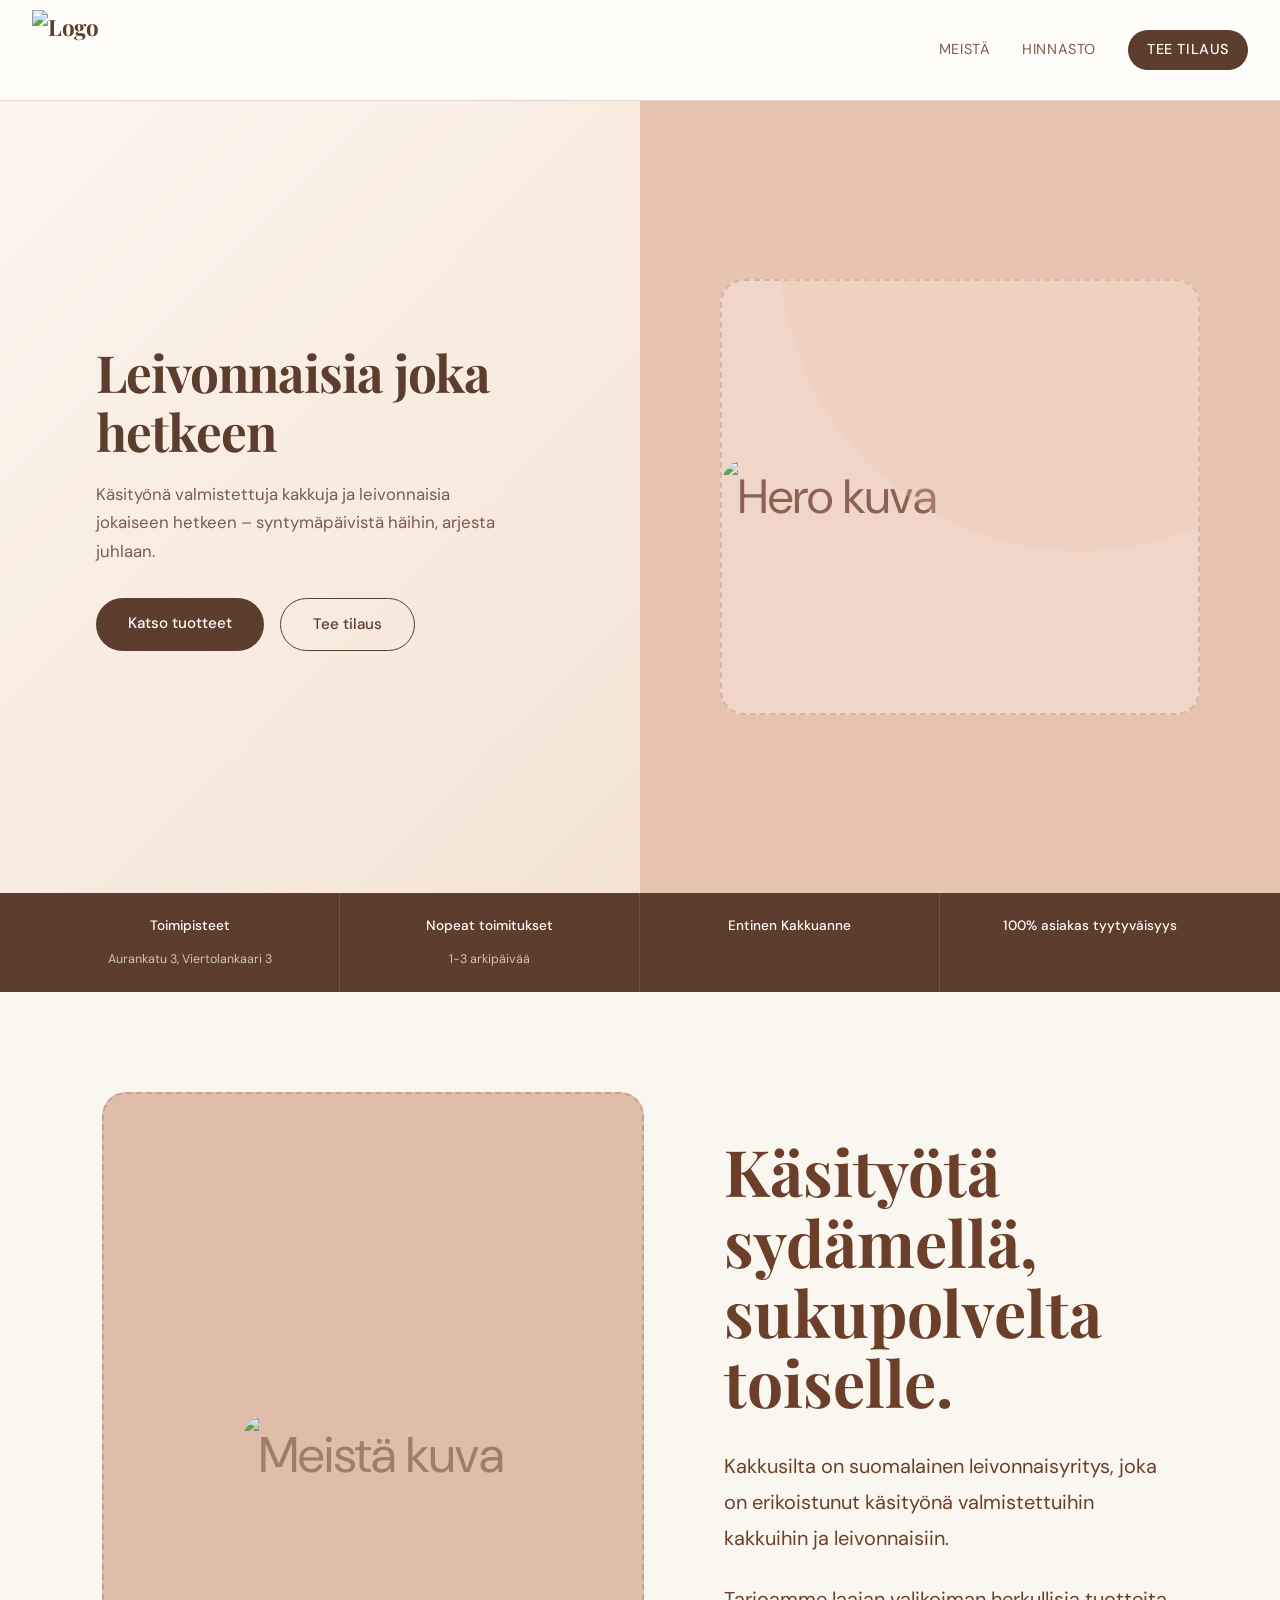
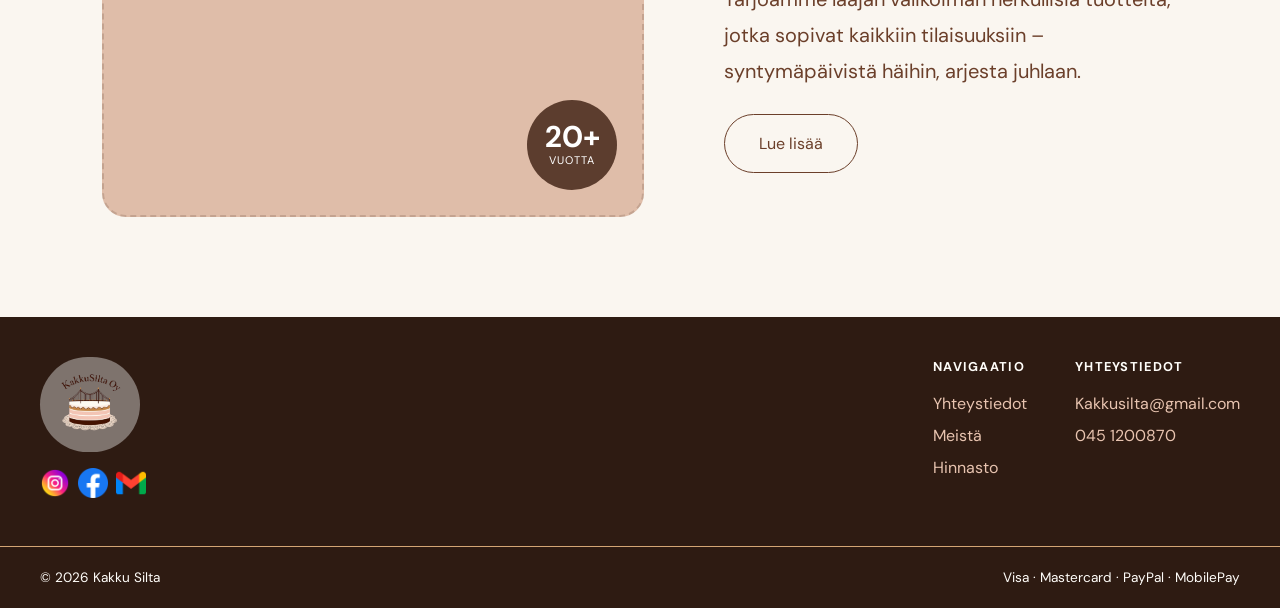
==== commit c6619892: "Add files via upload" ====
--- a/index.html
+++ b/index.html
@@ -33,6 +33,7 @@
           <div class="nav-menu" id="nav-menu">
             <div class="nav-links">
               <a href="#meistä">MEISTÄ</a>
+              <a href="hinnasto.html">HINNASTO</a>
               <a class="navlink1" href="yhteystiedot.html">TEE TILAUS</a>
             </div>
           </div>
@@ -57,12 +58,12 @@
           <p>Käsityönä valmistettuja kakkuja ja leivonnaisia jokaiseen hetkeen – syntymäpäivistä häihin, arjesta juhlaan.</p>
           <div class="hero-napit">
             <a href="#facebook" class="hero-cta">Katso tuotteet</a>
-            <a href="test/test.html" class="hero-btn">Tee tilaus</a>
+            <a href="yhteystiedot.html" class="hero-btn">Tee tilaus</a>
           </div>
         </div>
         <div class="hero-oikea">
           <div class="hero-oikea-sisus">
-            <img src="tuotekuva" alt="Hero kuva">
+            <img src="kuvat/Kakkusilta-valkoinen-kakku.jpg" alt="Hero kuva">
           </div>
         </div>
       </section>
@@ -72,20 +73,18 @@
         <section class="usp-bar">
           <div class="usp-bar-in">
             <div class="usp">
-              <h3>Tilaukset alkaen = 20€</h3>
-              <p></p>
+              <h3>Toimipisteet</h3>
+              <p>Aurankatu 3, Viertolankaari 3</p>
             </div>
             <div class="usp">
               <h3>Nopeat toimitukset</h3>
               <p>1-3 arkipäivää</p>
-            </div>
+            </div>            
             <div class="usp">
-              <h3>Luomuainekset</h3>
-              <p>Suomalaiselta tilalta</p>
+              <h3>Entinen Kakkuanne</h3>
             </div>
             <div class="usp">
               <h3>100% asiakas tyytyväisyys</h3>
-              <p></p>
             </div>
           </div>
         </section>
@@ -99,11 +98,10 @@
 
         <div class="about-image">
           <div class="placeholder">
-            🧑‍🍳
-            <span>KONDITORIAKUVA</span>
+            <img src="kuvat/Kakkusilta-pinkki-kakku.jpg" alt="Meistä kuva">
           </div>
           <div class="badge">
-            <strong>15</strong>
+            <strong>20+</strong>
             <small>VUOTTA</small>
           </div>
         </div>
@@ -123,7 +121,7 @@
             jotka sopivat kaikkiin tilaisuuksiin – syntymäpäivistä
             häihin, arjesta juhlaan.
           </p>
-          <a href="#" class="about-btn">Lue lisää</a>
+          <a href="https://www.facebook.com/profile.php?id=61590778768108&sk=about" class="about-btn">Lue lisää</a>
         </div>
 
       </section>
@@ -137,8 +135,8 @@
           <a class="logo1" href="index.html"><img src="kuvat/logo1.png" alt="logo"></a>
           <div class="infocard-links">
           <ul>
-            <li><a href="instagram"><img src="kuvat/instagram.png" alt="Instagram"></a></li>
-            <li><a href="facebook"><img src="kuvat/facebook.png" alt="Facebook"></a></li>
+            <li><a href="https://www.instagram.com/kakkusilta/"><img src="kuvat/instagram.png" alt="Instagram"></a></li>
+            <li><a href="https://www.facebook.com/profile.php?id=61590778768108"><img src="kuvat/facebook.png" alt="Facebook"></a></li>
             <li><a href="mailto:kakkusilta@gmail.com"><img src="kuvat/gmail.png" alt="Sähköposti"></a></li>
           </ul>
           </div>
@@ -148,11 +146,12 @@
             <h3>NAVIGAATIO</h3>
             <a href="yhteystiedot.html">Yhteystiedot</a>
             <a href="#meistä">Meistä</a>
+            <a href="hinnasto.html">Hinnasto</a>
           </section>
           <section class="yhteystiedot">
             <h3>YHTEYSTIEDOT</h3>
             <a href="mailto:kakkusilta@gmail.com">Kakkusilta@gmail.com</a>
-            <a href="sms:+358451200870">045 1200870</a>
+            <a href="sms:045 1200870">045 1200870</a>
           </section>
         </div>
       </section>
--- a/styles.css
+++ b/styles.css
@@ -212,7 +212,7 @@
   overflow: hidden;
 }
 .hero-oikea-sisus {
-  width: 75%; height: 70%;
+  width: 75%; height: 55%;
   border-radius: 24px;
   background: rgba(255,255,255,0.3);
   display: flex;
@@ -223,6 +223,11 @@
   color: var(--brown-light);
   font-size: 3rem;
   gap: 1rem;
+}
+.hero-oikea-sisus img {
+  width: 100%;
+  height: auto;
+  border-radius: 24px;
 }
 .hero-oikea-sisus span {
   font-family: 'Playfair Display', serif;
@@ -270,7 +275,7 @@
   background-color: rgb(250,246,240);
 }
 .about-image {
-  width: 540px; height: 680px;
+  width: 542px; height: 725px;
   background: #dfbda9;
   border: 2px dashed rgba(92,61,46,0.2);
   border-radius: 24px;
@@ -284,9 +289,10 @@
   display: flex; flex-direction: column; align-items: center;
   font-size: 50px; color: rgba(92,61,46,0.5);
 }
-.placeholder span {
-  margin-top: 10px; font-size: 14px; letter-spacing: 2px;
-  text-transform: uppercase; font-family: 'Playfair Display', serif;
+.placeholder img {
+  width: 100%;
+  height: auto;
+  border-radius: 24px;
 }
 .badge {
   position: absolute; bottom: 25px; right: 25px;
@@ -395,7 +401,7 @@
   }
   .hero p { max-width: 100%; }
   .hero-napit { justify-content: center; }
-  .hero-oikea { height: 45vw; min-height: 260px; order: 1; }
+  .hero-oikea { height: 65vw; min-height: 260px; order: 1; }
 
   .usp-bar-in { grid-template-columns: 1fr 1fr; }
   .usp:nth-child(2) { border-right: none; }
@@ -403,7 +409,7 @@
   .usp:nth-child(4) { border-top: 1px solid rgba(255,255,255,0.12); }
 
   .meista-section { flex-direction: column; text-align: center; gap: 40px; padding: 60px 5%; }
-  .about-image { width: 100%; max-width: 480px; height: 400px; }
+  .about-image { width: 100%; max-width: 480px; height: 642px; }
   .meista-content h2 { font-size: 3rem; }
   .meista-content p { font-size: 1rem; }
 }
@@ -436,7 +442,7 @@
   }
   .nav-links a { font-size: 1rem; }
 
-  .hero-oikea { height: 55vw; min-height: 220px; }
+  .hero-oikea { height: 60vw; min-height: 220px; }
   .hero-vasen { padding: 2.5rem 1.2rem; }
 
   .usp-bar-in { grid-template-columns: 1fr 1fr; }
@@ -457,4 +463,19 @@
   .usp { border-right: none; }
   .usp:nth-child(odd) { border-right: none; }
   .usp:last-child { border-bottom: none; }
-}
+  .about-image {
+    max-height: 520px;
+  }
+}
+
+@media (max-width: 375px) {
+  .about-image {
+    height: 450px;
+  }
+}
+
+@media (max-width: 320px) {
+  .about-image {
+    height: 380px;
+  }
+}
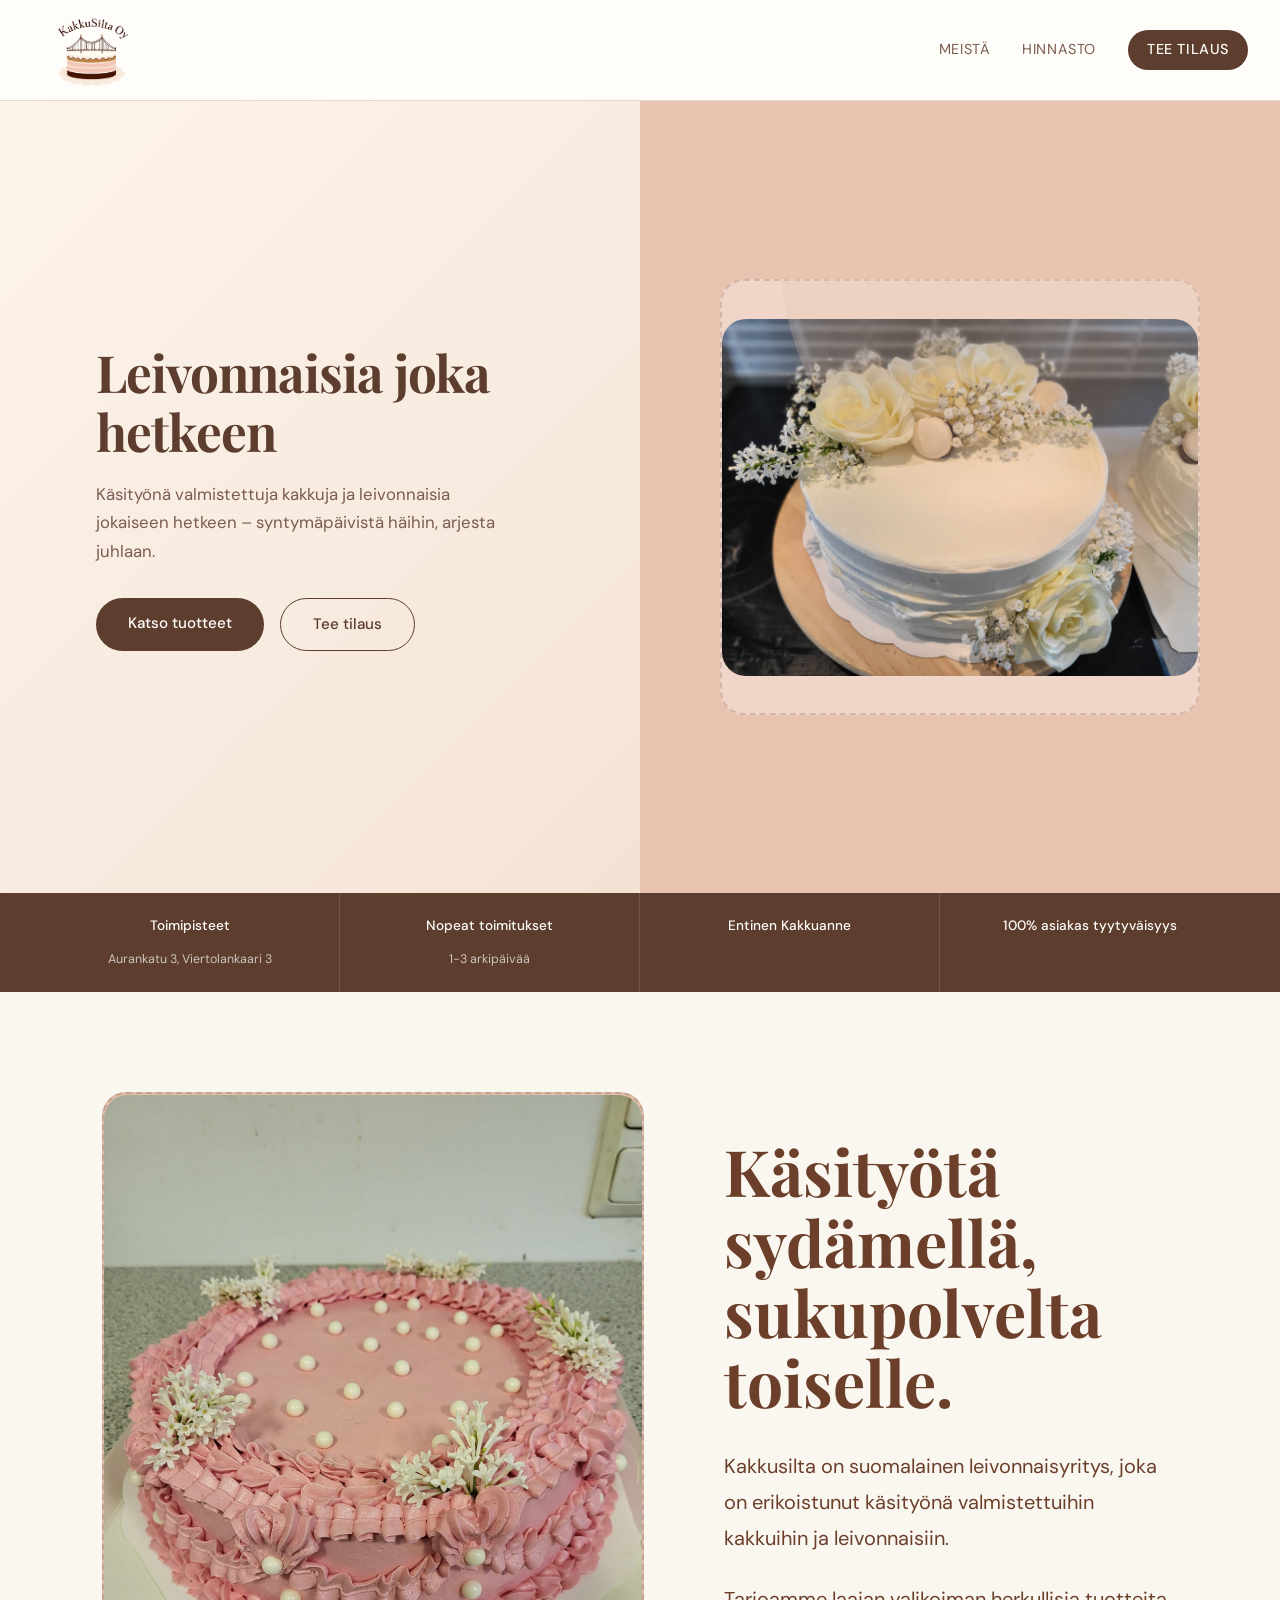
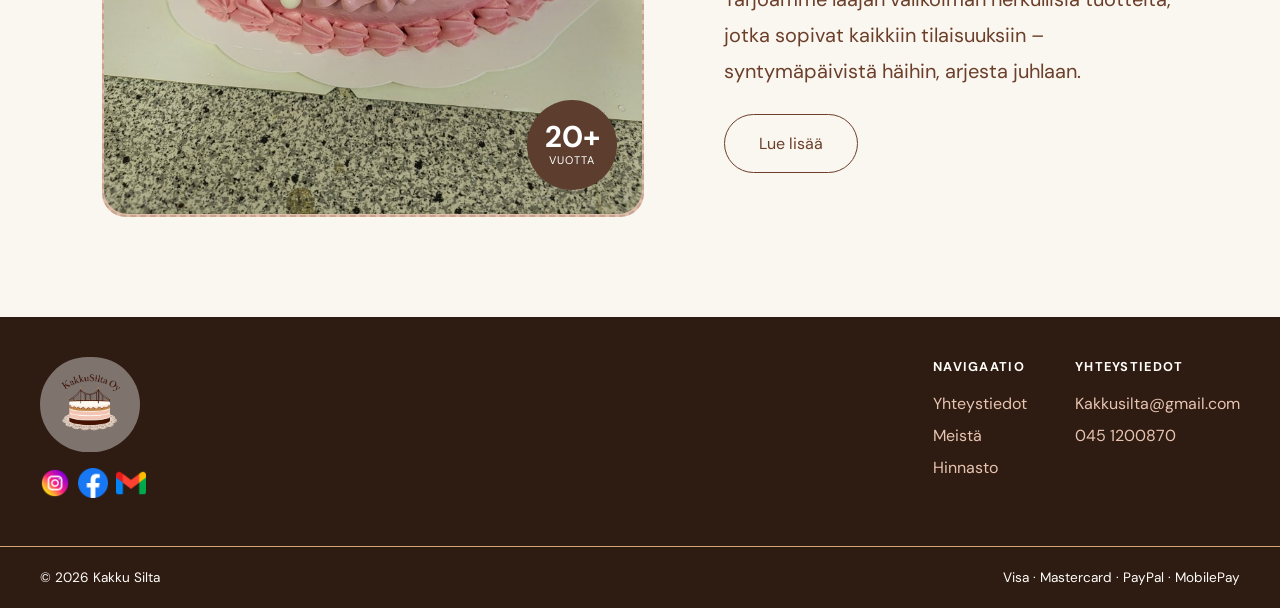
==== commit e9c77fcf: "Update index.html" ====
--- a/index.html
+++ b/index.html
@@ -26,7 +26,7 @@
 
           <!-- LOGO -->
           <div class="logo">
-            <a fetchpriority="high" class="logo" href="index.html"><img src="kuvat/Logo1.webp" alt="Logo"></a>
+            <a fetchpriority="high" class="logo" href="index.html"><img src="kuvat/logo1.webp" alt="Logo"></a>
           </div>
 
           <!-- NAVIGAATIO LINKIT (desktop + mobile dropdown) -->
@@ -98,7 +98,7 @@
 
         <div class="about-image">
           <div class="placeholder">
-            <img src="kuvat/Kakkusilta-pinkki-kakku.jpg" alt="Meistä kuva">
+            <img src="kuvat/kakkusilta-pinkki-kakku.jpg" alt="Meistä kuva">
           </div>
           <div class="badge">
             <strong>20+</strong>
